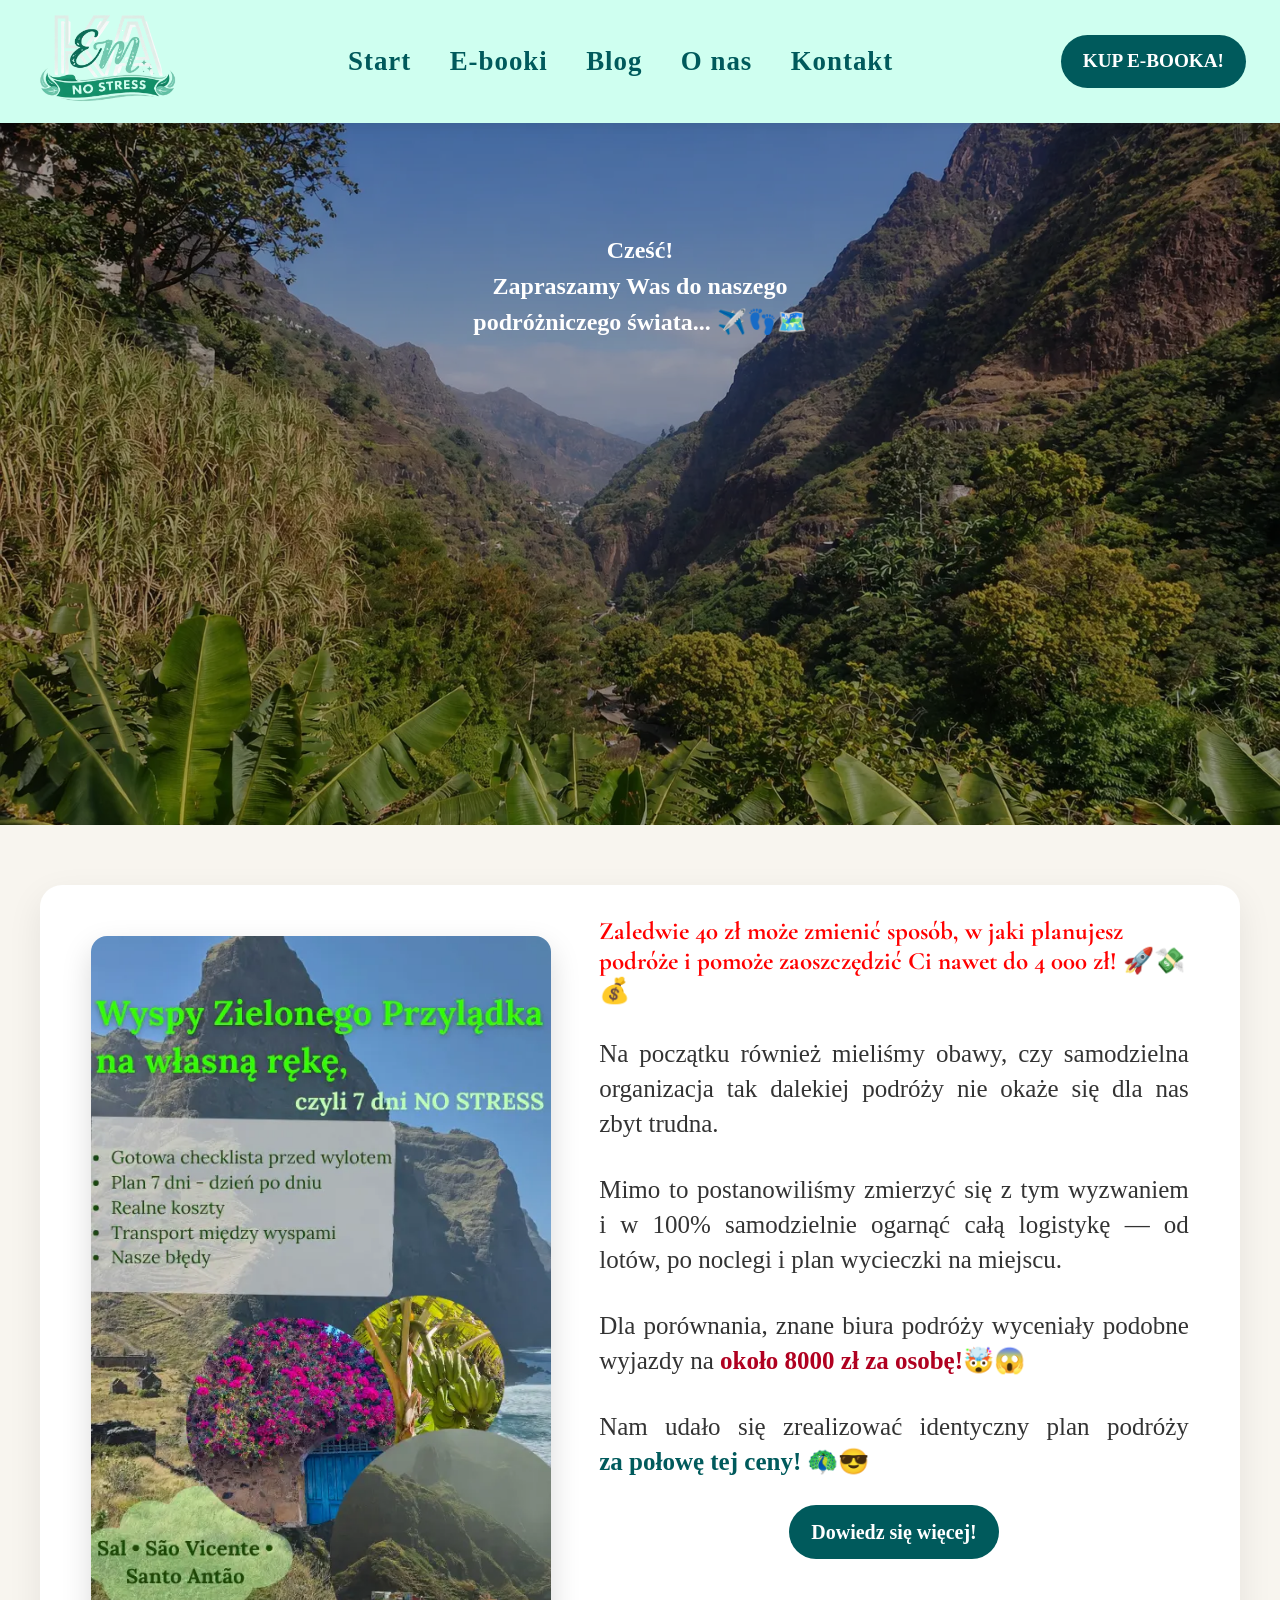
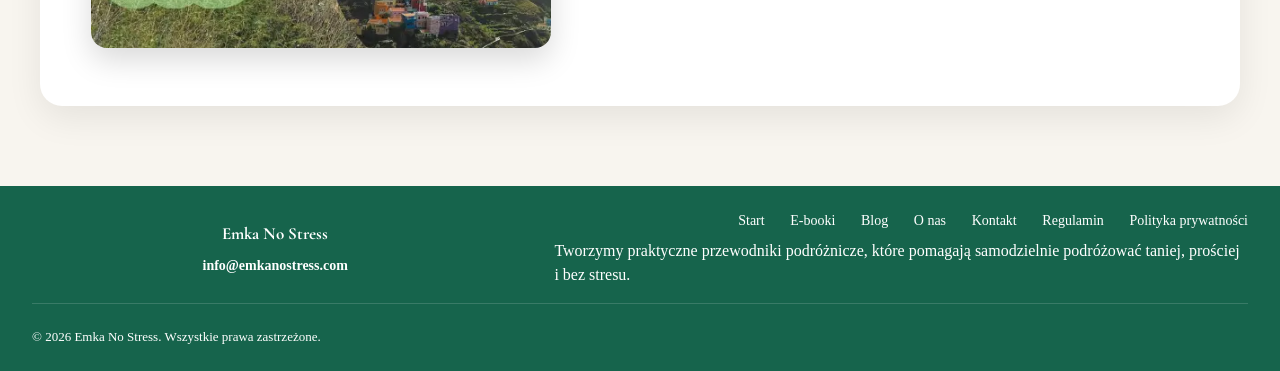
==== index.html @ 3e3b7e76 "schema tags update product book price" ====
<!DOCTYPE html>
<html lang="pl">
<head>

<!-- Google tag (gtag.js) -->
<script async src="https://www.googletagmanager.com/gtag/js?id=G-2G6NJ35526"></script>
<script>
  window.dataLayer = window.dataLayer || [];
  function gtag(){dataLayer.push(arguments);}
  gtag('js', new Date());

  gtag('config', 'G-2G6NJ35526');
</script>
<meta charset="UTF-8">
<meta name="viewport" content="width=device-width, initial-scale=1.0">
<meta name="description" content="Zaoszczędź nawet do 4000zł na kolejne podróże dzięki praktycznemu przewodnikowi po Cabo Verde. Jak tanio zorganizować podróż samodzielnie, prosto i bez stresu.">

<meta property="og:title" content="Wyspy Zielonego Przylądka na własną rękę, praktyczny plan i konkretne wskazówki.">
<meta property="og:description" content="Podróżuj taniej na własną rękę, prościej i bez stresu.">
<meta property="og:image" content="https://emkanostress.com/images/okladka.webp">
<meta property="og:url" content="https://emkanostress.com/">
<meta property="og:type" content="product">
<meta property="product:price:amount" content="40">
<meta property="product:price:currency" content="PLN">

<link rel="canonical" href="https://emkanostress.com/">
<link rel="icon" type="image/png" href="images/logok1.png">
<link rel="icon" href="images/logok1.ico">


<title>Wyspy Zielonego Przylądka na własną rękę, praktyczny plan i konkretne wskazówki</title>

<!-- Preconnect -->
<link rel="preconnect" href="https://fonts.googleapis.com">
<link rel="preconnect" href="https://fonts.gstatic.com" crossorigin>

<!-- Google Fonts non-blocking -->
<link
  rel="preload"
  as="style"
  href="https://fonts.googleapis.com/css2?family=Playfair+Display:wght@500;700&display=swap"
  onload="this.onload=null;this.rel='stylesheet'"
>

<link
  rel="preload"
  as="style"
  href="https://fonts.googleapis.com/css2?family=Cormorant+Garamond:wght@400;600&display=swap"
  onload="this.onload=null;this.rel='stylesheet'"
>

<!-- Fallback dla no-JS -->
<noscript>
  <link
    rel="stylesheet"
    href="https://fonts.googleapis.com/css2?family=Playfair+Display:wght@500;700&display=swap"
  >

  <link
    rel="stylesheet"
    href="https://fonts.googleapis.com/css2?family=Cormorant+Garamond:wght@400;600&display=swap"
  >
</noscript>

<link rel="stylesheet" href="style.css">

<script type="application/ld+json">
{
  "@context":"https://schema.org",
  "@graph":[

    {
      "@type":"Organization",
      "@id":"https://emkanostress.com/#organization",
      "name":"Emka No Stress",
      "url":"https://emkanostress.com/",
      "logo":"https://emkanostress.com/images/logok1.png",
      "email":"info@emkanostress.com",
      "description":"Praktyczne przewodniki podróżnicze pomagające podróżować taniej, prościej i bez stresu."
    },

    {
      "@type":"WebSite",
      "@id":"https://emkanostress.com/#website",
      "url":"https://emkanostress.com/",
      "name":"Emka No Stress",
      "inLanguage":"pl-PL",
      "publisher":{
        "@id":"https://emkanostress.com/#organization"
      }
    },

    {
      "@type":"WebPage",
      "@id":"https://emkanostress.com/#webpage",
      "url":"https://emkanostress.com/",
      "name":"Wyspy Zielonego Przylądka na własną rękę",
      "description":"Zaoszczędź nawet do 4000 zł dzięki praktycznemu przewodnikowi po Cabo Verde.",
      "isPartOf":{
        "@id":"https://emkanostress.com/#website"
      },
      "about":{
        "@id":"https://emkanostress.com/#book"
      },
      "primaryImageOfPage":{
        "@id":"https://emkanostress.com/#cover"
      },
      "inLanguage":"pl-PL"
    },

    {
      "@type":"ImageObject",
      "@id":"https://emkanostress.com/#cover",
      "url":"https://emkanostress.com/images/okladka.webp",
      "contentUrl":"https://emkanostress.com/images/okladka.webp",
      "caption":"Okładka e-booka Cabo Verde"
    },

    {
      "@type":"Book",
      "@id":"https://emkanostress.com/#book",
      "name":"Cabo Verde na własną rękę",
      "bookFormat":"https://schema.org/EBook",
      "image":"https://emkanostress.com/images/okladka.webp",
      "description":"Praktyczny przewodnik po Cabo Verde pokazujący jak samodzielnie zorganizować podróż taniej i bez stresu.",
      "inLanguage":"pl",
      "author":{
        "@id":"https://emkanostress.com/#organization"
      },
      "publisher":{
        "@id":"https://emkanostress.com/#organization"
      },
      "offers":{
        "@type":"Offer",
        "url":"https://emkanostress.com/cv_ebook.html",
        "price":"40",
        "priceCurrency":"PLN",
        "availability":"https://schema.org/InStock"
      }
    },

    {
      "@type":"BreadcrumbList",
      "@id":"https://emkanostress.com/#breadcrumb",
      "itemListElement":[
        {
          "@type":"ListItem",
          "position":1,
          "name":"Strona główna",
          "item":"https://emkanostress.com/"
        }
      ]
    },

    {
      "@type":"SiteNavigationElement",
      "@id":"https://emkanostress.com/#navigation",
      "name":[
        "Start",
        "E-booki",
        "Blog",
        "O nas",
        "Kontakt"
      ],
      "url":[
        "https://emkanostress.com/",
        "https://emkanostress.com/ebooki.html",
        "https://emkanostress.com/blog.html",
        "https://emkanostress.com/onas.html",
        "https://emkanostress.com/kontakt.html"
      ]
    }

  ]
}
</script>

</head>

<body>

<!-- NAVBAR -->
<header class="navbar">

  <!-- LOGO -->
  <div class="logo">
	<a href="/">
	  <img src="images/logok.png" alt="Emka No Stress logo">
	</a>
  </div>

  <input type="checkbox" id="nav-toggle" class="nav-toggle">
  <label for="nav-toggle" class="nav-toggle-label">
    <span></span>
    <span></span>
    <span></span>
  </label>

  <!-- MENU -->
  <nav class="nav-links">

    <a href="/">Start</a>

    <div class="dropdown">
      <a href="ebooki.html">E-booki</a>

      <div class="dropdown-content">
        <a href="cv_ebook.html">Cabo Verde</a>
      </div>
    </div>

    <a href="blog.html">Blog</a>
    <a href="onas.html">O nas</a>
    <a href="kontakt.html">Kontakt</a>

  </nav>

  <!-- BUTTON -->
  <a href="https://buy.stripe.com/eVqeV75oucP421E8MB5wI02" class="nav-buy-btn">
    KUP E-BOOKA!
  </a>

</header>

<!-- OBRAZ NA CAŁĄ SZEROKOŚĆ -->
<div class="hero-slider">

  <div class="slide active" style="background-image: url('images/tlo1.webp');"></div>
  <div class="slide" style="background-image: url('images/tlo2.webp');"></div>
  <div class="slide" style="background-image: url('images/tlo3.webp');"></div>

  <div class="hero-overlay">
    <h2>
      Cześć!<br>
      Zapraszamy Was do naszego<br>podróżniczego świata... ✈️👣🗺️
    </h2>
	<br>
    <p class="hover-text">
	<b>Po wielu odbytych podróżach w końcu<br>zdecydowaliśmy się podzielić&nbsp;z&nbsp;Wami swoją wiedzą. <br> Właśnie wydaliśmy swojego pierwszego e-booka o Cabo Verde!</b>
    </p>
  </div>
</div>

<main>
<section class="ebook-section">

  <div class="ebook-card">

    <div class="ebook-image">
      <img src="images/okladka.webp" alt="Okładka e-booka Cabo Verde" width="600" height="900" loading="lazy">
    </div>

    <div class="ebook-content">

      <h1 class="ebook-subtitle">Zaledwie 40 zł może zmienić sposób, w jaki planujesz podróże i&nbsp;pomoże zaoszczędzić Ci nawet do 4 000 zł! 🚀💸💰</h1>

      <p>
  Na początku również mieliśmy obawy, czy&nbsp;samodzielna organizacja tak dalekiej podróży nie okaże się dla nas zbyt&nbsp;trudna.
</p>

<p>
  Mimo to postanowiliśmy zmierzyć się z tym wyzwaniem i&nbsp;w&nbsp;100% samodzielnie ogarnąć całą logistykę — od lotów, po&nbsp;noclegi i&nbsp;plan wycieczki na&nbsp;miejscu.
</p>

<p>
  Dla porównania, znane biura podróży wyceniały podobne wyjazdy
  na <span style="font-weight:700; color:#b00020;">około 8000 zł za&nbsp;osobę!🤯😱</span>
</p>

<p>
  Nam udało się zrealizować identyczny plan podróży 
<span style="font-weight: 700; color: #005A5C;">
za&nbsp;połowę tej ceny!
</span>🦚😎
</p>
		<a
		  href="cv_ebook.html"
		  class="know-more-btn"
		>
    Dowiedz się więcej!
		</a>

    </div>

  </div>

</section>
</main>



<!-- FOOTER -->
<footer class="footer">

  <div class="footer-content">

    <div class="footer-box footer-brand">
      <h4>Emka No Stress</h4>
      <b><a href="mailto:info@emkanostress.com">info@emkanostress.com</a></b>
    </div>

    <div class="footer-box footer-links">
      <a href="/">Start</a>
      <a href="ebooki.html">E-booki</a>
      <a href="blog.html">Blog</a>
      <a href="onas.html">O nas</a>
      <a href="kontakt.html">Kontakt</a>
      <a href="regulamin.html">Regulamin</a>
      <a href="polityka.html">Polityka prywatności</a>
    </div>
    Tworzymy praktyczne przewodniki podróżnicze, które pomagają samodzielnie podróżować taniej, prościej i&nbsp;bez stresu.



  </div>

  <div class="footer-bottom">
    <p>© 2026 Emka No Stress. Wszystkie prawa zastrzeżone.</p>
  </div>

</footer>

<script>
document.addEventListener("DOMContentLoaded", () => {

  const slides = document.querySelectorAll(".slide");

  let index = 0;

  if (slides.length > 0) {

    slides[0].classList.add("active");

    setInterval(() => {

      slides[index].classList.remove("active");

      index = (index + 1) % slides.length;

      slides[index].classList.add("active");

    }, 4000);
  }
});
</script>

</body>
</html>
---- style.css ----
/* =========================
   RESET
========================= */
body {
  margin: 0;
  background: #f8f5ef;
  color: #333;
  line-height: 1.5;
  overflow-x: hidden;
  /*font-display: swap;  PageSpeed */
}

*,
*::before,
*::after {
  box-sizing: border-box;
}

img {
  max-width: 100%;
  height: auto;
}

/* =========================
   COMMON CLASSES
   Used across many HTML files
========================= */

/* ===== NAVBAR ===== */
.navbar {
  display: flex;
  background: #cffff0; 
  align-items: center;
  padding: 0px 20px;
  justify-content: space-between;
  box-shadow: 0 2px 10px rgba(0,0,0,0.08);
  position: sticky;
  top: 0;
  z-index: 9999;
}

.nav-toggle,
.nav-toggle-label {
  display: none;
}

/* LOGO */
.logo img {
  height: 100px;
  margin-left:30px;
}

/* MENU */
.nav-links {
  display: flex;
  gap: 70px;
  background: #cffff0; 
  flex:1;
  justify-content: center;
  align-items: center;
}

.nav-links a {
  text-decoration: none;
  color:#005A5C;
  font-weight: 600;
  font-size: 30px;
  letter-spacing: 1px;
  transition: 0.2s;
}

.nav-links a:hover {
  color: #000;
}

.nav-buy-btn {
  display: inline-flex;
  flex: 0 0 auto;
  width: fit-content;
  align-items: center;
  justify-content: center;
  background: #005A5C;
  color: white;
  text-decoration: none;
  padding: 12px 22px;
  border-radius: 999px;
  font-weight: 600;
  font-size: 20px;
  transition: 0.25s ease;
  margin-right: 30px;
  white-space: nowrap;
}

.nav-buy-btn:hover {
  background: #0f3b33;
  transform: translateY(-2px);
}
.know-more-btn {
  display: inline-flex;
  flex: 0 0 auto;
  width: fit-content;
  align-items: center;
  justify-content: center;
  background: #005A5C;
  color: white;
  text-decoration: none;
  padding: 12px 22px;
  border-radius: 999px;
  font-weight: 600;
  font-size: 20px;
  transition: 0.25s ease;
  margin: 20px auto 0 auto;
  white-space: nowrap;
}

.know-more-btn:hover {
  background: #0f3b33;
  transform: translateY(-2px);
}

.dropdown {
  position: relative;
  display: inline-block;
}

.dropdown-content {
  display: none;
  position: absolute;
  top: 100%;
  left: 0;
  background: #f8f5ef;
  min-width: 130px;
  box-shadow: 0 8px 20px rgba(0,0,0,0.1);
  z-index: 1000;
  border-radius: 10px;
}

.dropdown-content a {
  display: block;
  padding: 12px 15px;
  color: #333;
  text-decoration: none;
  font-size: 16px;
}

.dropdown-content a:hover {
  background: #f2f2f2;
}

.dropdown:hover .dropdown-content {
  display: block;
}

/* ===== FOOTER (MIĘTOWY) ===== */
.footer {
  background: #16644C;
  color: #fff;
  padding: 24px 32px 12px;
  margin-top: 10px;
}

/* UKŁAD  */
.footer-content {
  display: grid;
  grid-template-columns: minmax(280px, 40%) minmax(0, 1fr);
  grid-template-rows: auto auto;
  gap: 8px 36px;
  width: min(100%, 1440px);
  margin: 0 auto;
  padding: 0;
  align-items: center;
}

/* KOLUMNY */
.footer-box {
  display: flex;
  font-size: clamp(14px, 0.95vw, 17px);
  gap: 8px;
}

/* TYTUŁ */
.footer-box h3,
.footer-box h4 {
  margin: 0;
  font-family: 'Cormorant Garamond', serif;
  font-size: clamp(17px, 1.1vw, 21px);
}

/* TEKST */
.footer-box p {
  margin: 0;
  line-height: 1.45;
  color: #fff;
}

/* LINKI */
.footer-box a {
  text-decoration: none;
  color: #fff;
  transition: 0.2s;
}

.footer-box a:hover {
  color: #fff;
}

.footer-box a[href^="mailto:"] {
  white-space: nowrap;
  overflow-wrap: normal;
}

.footer-brand {
  grid-column: 1;
  grid-row: 1 / 3;
  flex-direction: column;
  justify-self: center;
  align-items: center;
  max-width: 520px;
  text-align: center;
}

.footer-links {
  grid-column: 2;
  grid-row: 1;
  flex-direction: row;
  flex-wrap: wrap;
  justify-content: flex-end;
  align-items: center;
  column-gap: clamp(18px, 2vw, 34px);
  row-gap: 6px;
  text-align: center;
}

.footer-contact {
  grid-column: 2;
  grid-row: 2;
  flex-direction: row;
  justify-content: center;
  align-items: center;
  gap: clamp(20px, 2.6vw, 44px);
  text-align: center;
  white-space: nowrap;
}

/* DÓŁ STOPKI */
.footer-bottom {
  text-align: center;
  margin: 16px auto 0;
  max-width: 1440px;
  font-size: 13px;
  color: #fff;
  border-top: 1px solid rgba(255,255,255,0.15);
  padding-top: 10px;
}

@media (min-width: 1200px) and (min-aspect-ratio: 16/10) {
  .footer {
    padding: 22px clamp(40px, 4vw, 72px) 12px;
  }

  .footer-content {
    grid-template-columns: minmax(340px, 40%) minmax(0, 1fr);
    column-gap: clamp(32px, 4vw, 64px);
    row-gap: 10px;
    max-width: 1440px;
    align-items: start;
  }

  .footer-box {
    font-size: clamp(14px, 0.85vw, 16px);
  }

  .footer-links {
    width: 100%;
    justify-content: space-between;
    white-space: nowrap;
  }

  .footer-contact {
    gap: clamp(24px, 3vw, 48px);
  }
}

/* =========================
   LESS COMMON CLASSES
   Page-specific and smaller shared sections
========================= */

/* ===== HOME HERO ===== */
.hero-slider {
  position: relative;
  width: 100%;
  height: 950px;
  overflow: hidden;
}

/* wszystkie zdjęcia */
.slide {
  position: absolute;
  inset: 0;
  background-size: cover;
  background-position: center;
  opacity: 0;
  transition: opacity 1.5s ease-in-out;
}

/* aktywne zdjęcie */
.slide.active {
  opacity: 1;
}

/* ciemna warstwa */
.hero-slider::before {
  content: "";
  position: absolute;
  inset: 0;
  background: rgba(0,0,0,0.35);
  z-index: 1;
}

/* TEKST NA OBRAZIE srodku */
.hero-overlay {
  position: absolute;
  top: 40%;
  left: 50%;
  transform: translate(-50%, -50%);
  text-align: center;
  color: white;
  width: min(92vw, 1000px);
  max-width: 1000px;
  padding: 20px;
  overflow-wrap: normal;
  z-index: 2; 
}

.hero-overlay h1 {
  font-family: 'Cormorant Garamond', serif;
  font-weight: 600;
  font-size: clamp(42px, 3.3vw, 50px);
  margin: 0;
  line-height: 1.25;
  text-wrap: balance;
}

.hero-overlay .hover-text {
  opacity: 0;
  font-size:35px;
  transition: opacity 0.4s ease;
}

.hover-text {
  font-family: 'Cormorant Garamond', serif;
  margin-top: 20px;
  font-size: 35px;
  text-align: center;
  opacity: 0;
  transition: 0.4s ease;
}

/* pokazuj po najechaniu na CAŁY HERO */
.hero-slider:hover .hover-text {
  opacity: 1;
}

/* O NAS */
.about-section {
  padding: 60px 20px 80px;
  display: flex;
  justify-content: center;
}

.about-card {
  max-width: 1300px;
  width: 100%;
  background: white;
  border-radius: 24px;
  padding: 50px;
  display: flex;
  gap: 50px;
  align-items: flex-start;
  box-shadow: 0 12px 35px rgba(0,0,0,0.08);
}

.about-gallery {
  width: 45%;
  display: grid;
  margin-top: 30px;
  grid-template-columns: repeat(3, 1fr);
  gap: 20px;
}

.about-gallery img {
  width: 100%;
  aspect-ratio: 1 / 1;
  object-fit: cover;
  border-radius: 14px;
  box-shadow: 0 6px 18px rgba(0,0,0,0.12);
  transition: 0.3s ease;
}

.about-gallery img:hover {
  transform: scale(1.03);
}

.about-content {
  flex: 1;
}

.about-content .about-title {
  font-family: 'Cormorant Garamond', serif;
  font-size: 40px;
  color: #005A5C;
  text-align: center;
  margin-top: 0;
  margin-bottom: 10px;
}

.about-content h3 {
  font-size: 28px;
  color: #005A5C;
  text-align: center;
  margin-top: 25px;
  margin-bottom: 10px;
}

.about-content p {
  font-size: 20px;
  line-height: 1.4;
  color: #333;
  margin-top: 10px;
  margin-bottom: 16px;
  text-align: justify;
}

.about-content .intro {
  font-size: 2opx;
  font-weight: 500;
  color: #222;
}


/* ===== BLOG INTRO ===== */
.blog-intro {
  max-width: 900px;
  margin: 70px auto 35px;
  padding: 0 20px;
  text-align: center;
}

.blog-intro h1 {
  margin: 0 0 18px;
  font-family: 'Cormorant Garamond', serif;
  font-size: 46px;
  font-weight: 600;
  color: #0f3b33;
}

.blog-intro p {
  max-width: 680px;
  margin: 0 auto;
  font-size: 18px;
  line-height: 1.7;
  color: #444;
}

/* ===== BLOG GRID ===== */
.blog-grid {
  display: grid;
  grid-template-columns: repeat(3, 1fr);
  gap: 30px;
  max-width: 1200px;
  margin: 0 auto 90px;
  padding: 0 20px;
}

/* ===== BLOG CARD ===== */
.blog-card {
  display: flex;
  flex-direction: column;
  overflow: hidden;
  background: white;
  border-radius: 18px;
  box-shadow: 0 10px 30px rgba(0,0,0,0.08);
  text-decoration: none;
  color: inherit;
  transition: 0.25s ease;
  cursor: pointer;
}

.blog-card:hover {
  transform: translateY(-5px);
  box-shadow: 0 14px 35px rgba(0,0,0,0.12);
}

.blog-card img {
  width: 100%;
  height: 230px;
  object-fit: cover;
  display: block;
}

.blog-content {
  padding: 26px;
}

.blog-content h3 {
  margin: 0 0 12px;
  font-family: 'Cormorant Garamond', serif;
  font-size: 26px;
  color: #0f3b33;
}

.blog-content p {
  margin: 0;
  font-size: 16px;
  line-height: 1.6;
  color: #444;
}

/* =======================================================
   POPUP ARTICLE OVERLAY
======================================================= */

.article-overlay {
  position: fixed;
  inset: 0;

  background: rgba(0,0,0,0.65);

  display: none;

  justify-content: center;
  align-items: center;

  padding: 40px;

  z-index: 9999;
}

.article-overlay.active {
  display: flex;
}

/* ===== ARTICLE MODAL ===== */
.article-modal {
  display: none;

  width: 100%;
  max-width: 1300px;

  max-height: 90vh;

  overflow-y: auto;

  background: white;

  border-radius: 24px;

  padding: 40px;

  position: relative;

  gap: 40px;

  box-shadow: 0 20px 60px rgba(0,0,0,0.25);

  flex-direction: row;
}

.article-modal.active {
  display: flex;
}

/* ===== IMAGE LEFT ===== */
.article-image {
  width: 42%;
}

.article-image img {
  width: 100%;
  border-radius: 18px;
  object-fit: cover;
}

/* ===== TEXT RIGHT ===== */
.article-text {
  flex: 1;
}

.article-text .article-title {
  font-family: 'Cormorant Garamond', serif;

  font-size: 44px;

  color: #0f3b33;

  margin-top: 0;
  margin-bottom: 20px;
}

.article-text p {
  font-size: 20px;

  line-height: 1.8;

  color: #333;

  margin-bottom: 18px;

  text-align: justify;
}

/* ===== CLOSE BUTTON ===== */
.close-article {
  position: absolute;

  top: 20px;
  right: 20px;

  width: 46px;
  height: 46px;

  border: none;

  border-radius: 50%;

  background: #f2f2f2;

  font-size: 28px;

  cursor: pointer;

  transition: 0.2s;
}

.close-article:hover {
  background: #e5e5e5;
}

/* EBOOK*/
.ebook-section {
  padding: 60px 20px 80px; 
  display: flex;
  justify-content: center;
}

.ebook-card {
  max-width: 1200px;
  width: 100%;
  background: white;
  padding: 60px;
  border-radius: 22px;
  box-shadow: 0 12px 35px rgba(0,0,0,0.08);
  margin: 0 auto -10px;
  display: flex;
  gap: 50px;
  align-items: flex-start;
}
/* OKŁADKA WIĘKSZA */
.ebook-image img {
  width: 520px;  /* było 420 */
  max-width: 100%;
  border-radius: 16px;
  box-shadow: 0 12px 30px rgba(0,0,0,0.15);
}

/* TEKST */
.ebook-content {
  flex: 1;
  display: flex;
  flex-direction: column;
  justify-content: flex-start;
}

.ebook-content h1{
  flex: 1;
  display: flex;
  flex-direction: column;
  color: #005A5C; 
  margin-top:0;
  line-height: 1.3;
  font-size: 35px;
  justify-content: flex-start;
}

.ebook-content .ebook-subtitle {
  display: block;
  flex: none;
  font-family: 'Cormorant Garamond', serif;
  font-size: 25px;
  margin-bottom: 5px;
  margin-top:-20px;
  color: red; 
  line-height: 1.2;
}

.ebook-content h3 {
  font-family: 'Cormorant Garamond', serif;
  font-weight: bold;
  font-size: 29px;
  margin-bottom: 0;
  margin-top:20px;
  color: red; 
  line-height: 1.2;
}
.ebook-content p.high {
  font-size: 22px;
  line-height: 1.6;
  color: #333;
  margin-bottom: 14px;
} 
/* PEŁNA SZEROKOŚĆ TEKSTU */
.ebook-content p {
  font-size: 25px;
  line-height: 1.4;
  color: #333;
  margin-bottom: 6px;
}
.accent {
  font-weight: bold;
  color: #005A5C;
}

/* BUTTON NORMALNIE POD TEKSTEM */
.send-message-btn {
  display: inline-flex;
  justify-content: center;
  align-items: center;
  margin-top: 25px;
  font-size: 30px;
  font-weight: 800;
  margin-left:120px;
  padding: 14px 22px;
  background: #005A5C;
  color: white;
  text-decoration: none;
  font-weight: bold;
  border-radius: 12px;
  transition: 0.2s;
  width: fit-content;
}

.send-message-btn:hover {
  background: #5fd3b1;
  transform: translateY(-2px);
}


.ebook-card--text {
  justify-content: center;
}

.ebook-text {
  width: 100%;
}

.ebook-text p {
  font-size: 25px;
  line-height: 1.4;
  color: #333;
  margin-top: 15px;
  margin-bottom: 15px;
  text-align: justify;
}

.section {
  max-width: 900px;
  margin: 80px auto;
  padding: 0 20px;
}


.section h1 {
  font-family: 'Cormorant Garamond', serif;
  color: #0f3b33;
}

.section h1.section-subheading {
  display: block;
  font-family: initial;
  font-size: 1.5em;
  font-weight: bold;
  color: #333;
  margin-block-start: 0.83em;
  margin-block-end: 0.83em;
  margin-inline-start: 0;
  margin-inline-end: 0;
}

.buy-btn {
  display: inline-block;
  margin-top: 20px;
  padding: 14px 26px;
  background: #7de7c8;
  color: #0f3b33;
  text-decoration: none;
  font-weight: bold;
  border-radius: 10px;
}

.contact-section {
  max-width: 900px;
  margin: 60px auto;
  padding: 0 20px;
}

.contact-section p {
  font-size: 18px;
  line-height: 1.7;
  color: #333;
}

form {
  margin-top: 40px;
  display: flex;
  flex-direction: column;
  gap: 15px;
}

input, textarea, select {
  padding: 12px;
  font-size: 16px;
  border: 1px solid #ccc;
  border-radius: 8px;
}

.privacy-consent {
  display: flex;
  align-items: flex-start;
  gap: 10px;
  font-size: 18px;
  line-height: 1.7;
  color: #333;
}

.privacy-consent input {
  flex: 0 0 auto;
  width: auto;
  margin-top: 8px;
  padding: 0;
  border-radius: 0;
}

button {
  background: #7de7c8;
  border: none;
  padding: 14px;
  font-size: 16px;
  cursor: pointer;
  font-weight: bold;
  border-radius: 8px;
  transition: 0.2s;
}

button:hover {
  background: #5fd3b1;
}

.success-wrapper {
  min-height: 70vh;
  display: flex;
  justify-content: center;
  align-items: center;
  padding: 80px 20px;
}

.success-card {
  max-width: 700px;
  width: 100%;
  background: white;
  padding: 50px;
  border-radius: 18px;
  box-shadow: 0 10px 30px rgba(0,0,0,0.08);
  text-align: center;
}

.success-card h1 {
  font-family: "Playfair Display", serif;
  font-size: 42px;
  margin-bottom: 20px;
  color: #1f3d3a;
}

.success-card p {
  font-family: "Cormorant Garamond", serif;
  font-size: 24px;
  line-height: 1.7;
  margin-bottom: 30px;
  color: #444;
}

.download-btn {
  display: inline-block;
  padding: 16px 34px;
  background: #1f3d3a;
  color: white;
  text-decoration: none;
  border-radius: 10px;
  font-size: 18px;
  transition: 0.3s ease;
  border: none;
  cursor: pointer;
}

.download-btn:hover {
  opacity: 0.9;
  transform: translateY(-2px);
}

.loading {
  margin-top: 20px;
  font-size: 18px;
  color: #666;
}

.success-icon {
  font-size: 70px;
  margin-bottom: 20px;
}

/* ===== FAQ ===== */
.faq-section .faq-title {
  text-align: center;
  margin-bottom: 40px;
  font-size:40px;
  font-family: 'Cormorant Garamond', serif;
  color: #005A5C;
}

.faq {
  max-width: 1000px;
  margin: 0 auto;
  display: flex;
  flex-direction: column;
  gap: 25px;
}

.faq-item {
  background: #fff;
  border-radius: 12px;
  box-shadow: 0 8px 20px rgba(0,0,0,0.08);
  overflow: hidden;
}

/* pytanie */
.faq-question {
  width: 100%;
  background: none;
  border: none;
  padding: 18px 20px;
  font-size: 22px;
  font-weight: 600;
  text-align: left;
  cursor: pointer;
  display: flex;
  justify-content: space-between;
  align-items: center;
  color: #0f3b33;
}

/* plusik */
.icon {
  font-size: 22px;
  transition: transform 0.3s ease;
}

/* odpowiedź */
.faq-answer {
  max-height: 0;
  overflow: hidden;
  padding: 0 20px;
  font-size: 20px;
  color: #444;
  line-height: 1.6;
  transition: max-height 0.4s ease, padding 0.3s ease;
}

/* aktywne */
.faq-item.active .faq-answer {
  max-height: 1000px;
  padding: 0 20px 18px;
}

.faq-item.active .icon {
  transform: rotate(45deg); /* + zmienia się w X */
}

/* ===== EBOOK HERO ===== */

.ebook-hero {
  padding: 60px 30px;
}

.ebook-hero-container {
  display: flex;
  align-items: flex-start;
  justify-content: center;
  gap: 200px;
  max-width: 1400px;
  margin: 0 auto;
}

/* OKŁADKA */
.ebook-cover {
  width: 500px;
  max-width: 100%;
  margin-top:20px;
  margin-left: 10px; /* odsunięcie od lewego brzegu */
  border-radius: 24px; /* zaokrąglone rogi */
  box-shadow: 0 14px 35px rgba(0,0,0,0.18);
  flex-shrink: 0;
}

/* KOLUMNA TEKSTOWA */
.ebook-hero-text {
  display: flex;
  margin-right:20px;
  margin-left:-140px;
  flex-direction: column;
  justify-content: flex-start;
  max-width: 1050px;
  padding-top: 10px;
}

/* NAGŁÓWEK */
.ebook-hero-text h1 {
  font-family: 'Cormorant Garamond', serif;
  font-size: 55px;
  line-height: 1.1;
  margin-top: 0;
  margin-bottom: 28px;
  color: #005A5C;
}

/* PODTYTUL */
.ebook-hero-text .ebook-subtitle {
  font-family: 'Cormorant Garamond', serif;
  font-size: 29px;
  font-weight: bold;
  line-height: 1.1;
  margin-top: -15px;
  margin-bottom: 8px;
  color: red;
}


/* AKAPIT */
.ebook-hero-text p {
  font-size: 22px;
  line-height: 1.7;
  color: #333;
  line-height:1.5;
  margin-top: 5px;
  margin-bottom: 5px;
}

.ebook-dodatek {
  margin-top: 50px;      /* obniża całą sekcję */
  text-align: left; 
margin-left:-500px;  /* wyrównanie do lewej */
  max-width: 500px;      /* opcjonalnie: kontrola szerokości */
}

.ebook-dodatek .ebook-extra-title {
  font-size: 42px;
  color: #005A5C;
  font-weight: 700;
  margin-bottom: 10px;
}

.ebook-dodatek h3 {
  font-size: 32px;
  color: #990505;
  font-weight: 700;
  margin-bottom: 10px;
}
.ebook-dodatek p {
  font-size: 26px;
  line-height: 1.6;
  color: #333;
  margin: 0;
}

/* =========================
   RESPONSIVE STYLES
   Tablets, phones and non-standard displays
========================= */

@media (min-width: 1600px) {
  .hero-slider {
    height: min(950px, 78vh);
  }

  .ebook-card,
  .about-card {
    max-width: 1320px;
  }
}

@media (max-width: 1400px) {
  .navbar {
    padding: 14px 34px;
  }

  .nav-links {
    gap: clamp(24px, 3vw, 44px);
  }

  .nav-links a {
    font-size: clamp(22px, 2.1vw, 28px);
  }

  .logo img {
    height: 88px;
    margin-left: 0;
  }

  .nav-buy-btn {
    margin-right: 0;
    font-size: clamp(17px, 1.5vw, 20px);
  }

  .hero-slider {
    height: min(780px, 78vh);
  }

  .ebook-card,
  .about-card {
    gap: clamp(32px, 4vw, 48px);
    padding: clamp(42px, 4vw, 56px);
  }

  .ebook-image img {
    width: min(460px, 38vw);
  }

  .ebook-hero-container {
    gap: clamp(48px, 8vw, 120px);
  }

  .ebook-hero-text {
    margin-left: 0;
    margin-right: 0;
  }
}

@media (max-width: 1180px) {
  .navbar {
    flex-wrap: wrap;
    justify-content: center;
    row-gap: 14px;
    padding: 16px 26px;
  }

  .nav-links {
    order: 3;
    flex-basis: 100%;
    gap: clamp(18px, 3vw, 30px);
    justify-content: center;
  }

  .hero-slider {
    height: min(680px, 74vh);
  }

  .hero-overlay {
    width: min(90vw, 820px);
  }

  .hero-overlay h1 {
    font-size: clamp(30px, 4vw, 42px);
  }

  .hover-text,
  .hero-overlay .hover-text {
    font-size: clamp(17px, 2.2vw, 22px);
  }

  .blog-grid {
    grid-template-columns: repeat(2, minmax(0, 1fr));
    max-width: 900px;
  }

  .about-card {
    align-items: center;
  }

  .about-gallery {
    width: 42%;
    gap: 14px;
  }

  .about-content .about-title {
    font-size: clamp(34px, 4vw, 40px);
  }

  .about-content h3 {
    font-size: clamp(24px, 3vw, 28px);
  }

  .about-content p {
    font-size: clamp(17px, 1.8vw, 20px);
  }

  .ebook-section {
    padding: 56px 24px 64px;
  }

  .ebook-card {
    max-width: 1040px;
  }

  .ebook-content h1 {
    font-size: clamp(32px, 3.6vw, 42px);
  }

  .ebook-content .ebook-subtitle {
    font-size: clamp(24px, 2.4vw, 28px);
  }

  .ebook-content h3 {
    font-size: clamp(24px, 2.8vw, 29px);
  }

  .ebook-content p,
  .ebook-content p.high,
  .ebook-text p {
    font-size: clamp(19px, 2vw, 23px);
  }

  .send-message-btn {
    margin-left: 0;
    font-size: clamp(22px, 2.8vw, 28px);
  }
}

@media (max-width: 900px) {
  .hero-slider {
    height: min(620px, 82vh);
  }

  .hero-overlay {
    top: 52%;
    width: min(92vw, 680px);
  }

  .hero-overlay h1 {
    font-size: clamp(24px, 5vw, 34px);
    line-height: 1.22;
  }

  .hover-text,
  .hero-overlay .hover-text {
    opacity: 1;
    font-size: clamp(15px, 2.8vw, 18px);
  }

  .about-card,
  .ebook-card,
  .ebook-hero-container,
  .article-modal {
    flex-direction: column;
    align-items: center;
    text-align: center;
  }

  .about-section,
  .ebook-section {
    padding: 48px 18px 60px;
  }

  .about-card,
  .ebook-card {
    width: 100%;
    max-width: 720px;
    padding: clamp(28px, 5vw, 40px);
  }

  .about-gallery {
    order: 2;
    width: 100%;
    max-width: 560px;
    margin-top: 0;
    grid-template-columns: repeat(4, minmax(0, 1fr));
  }

  .about-content {
    order: 1;
  }

  .about-content p,
  .article-text p,
  .ebook-text p {
    text-align: left;
  }

  .ebook-image img,
  .ebook-cover {
    width: min(380px, 82vw);
  }

  .ebook-content,
  .ebook-hero-text {
    align-items: center;
    max-width: 100%;
    padding-top: 0;
  }

  .ebook-content h1,
  .ebook-content .ebook-subtitle,
  .ebook-content h3,
  .ebook-hero-text h1,
  .ebook-hero-text .ebook-subtitle,
  .ebook-dodatek {
    text-align: center;
  }

  .ebook-hero-text h1 {
    font-size: clamp(34px, 6vw, 46px);
  }

  .ebook-hero-text .ebook-subtitle {
    font-size: clamp(25px, 4.5vw, 31px);
  }

  .ebook-hero-text p,
  .ebook-content p {
    font-size: clamp(18px, 2.6vw, 21px);
    max-width: 650px;
  }

  .ebook-dodatek {
    margin: 32px auto 0;
    max-width: 650px;
  }

  .send-message-btn,
  .know-more-btn {
    margin-left: auto;
    margin-right: auto;
  }

  .blog-intro {
    margin: 54px auto 30px;
  }

  .blog-intro h1 {
    font-size: clamp(36px, 6vw, 44px);
  }

  .blog-grid {
    gap: 24px;
    margin-bottom: 68px;
  }

  .article-overlay {
    padding: 24px;
    align-items: flex-start;
    overflow-y: auto;
  }

  .article-modal {
    max-height: none;
    padding: clamp(28px, 5vw, 36px);
    gap: 24px;
  }

  .article-image {
    width: min(420px, 100%);
  }

  .article-text .article-title {
    font-size: clamp(32px, 6vw, 40px);
  }

  .section,
  .contact-section {
    margin: 56px auto;
  }

  .footer {
    padding: 24px 22px 12px;
    margin-top: 36px;
  }

  .footer-content {
    grid-template-columns: 1fr;
    grid-template-rows: auto auto auto;
    gap: 12px;
    text-align: center;
  }

  .footer-brand,
  .footer-links,
  .footer-contact {
    grid-column: 1;
    justify-self: center;
  }

  .footer-brand {
    grid-row: 1;
    max-width: 640px;
  }

  .footer-links {
    grid-row: 2;
    justify-content: center;
    gap: 8px 18px;
  }

  .footer-contact {
    grid-row: 3;
    justify-content: center;
    white-space: normal;
  }

  .footer-brand p br {
    display: none;
  }
}

@media (max-width: 768px) {
  .navbar {
    position: sticky;
    top: 0;
    z-index: 9999;
    display: grid;
    grid-template-columns: auto minmax(0, 1fr) auto;
    grid-template-areas:
      "logo buy toggle"
      "menu menu menu";
    align-items: center;
    justify-content: stretch;
    gap: 0 12px;
    padding: 12px 16px;
  }

  .logo {
    grid-area: logo;
  }

  .logo img {
    height: clamp(58px, 10vw, 72px);
    max-width: 28vw;
    margin-left: 0;
    object-fit: contain;
  }

  .nav-buy-btn {
    grid-area: buy;
    justify-self: center;
    margin: 0;
    min-width: min(220px, 46vw);
    padding: 12px clamp(16px, 3.2vw, 24px);
    max-width: 52vw;
    font-size: clamp(16px, 3.6vw, 21px);
    white-space: normal;
    text-align: center;
    line-height: 1.15;
  }

  .nav-toggle {
    display: block;
    position: absolute;
    opacity: 0;
    pointer-events: none;
  }

  .nav-toggle-label {
    grid-area: toggle;
    display: flex;
    justify-self: end;
    flex-direction: column;
    justify-content: center;
    gap: 6px;
    width: 44px;
    height: 44px;
    padding: 8px;
    cursor: pointer;
  }

  .nav-toggle-label span {
    display: block;
    width: 100%;
    height: 3px;
    border-radius: 3px;
    background: #333;
    transition: transform 0.2s ease, opacity 0.2s ease;
  }

  .nav-toggle:focus-visible + .nav-toggle-label {
    outline: 2px solid #005A5C;
    outline-offset: 3px;
    border-radius: 8px;
  }

  .nav-toggle:checked + .nav-toggle-label span:nth-child(1) {
    transform: translateY(9px) rotate(45deg);
  }

  .nav-toggle:checked + .nav-toggle-label span:nth-child(2) {
    opacity: 0;
  }

  .nav-toggle:checked + .nav-toggle-label span:nth-child(3) {
    transform: translateY(-9px) rotate(-45deg);
  }

  .nav-links {
    grid-area: menu;
    display: none;
    width: 100%;
    margin-top: 12px;
    padding: 12px 0;
    flex-direction: column;
    align-items: stretch;
    gap: 0;
    text-align: center;
    background: #fff;
    border-top: 1px solid rgba(0,0,0,0.08);
  }

  .nav-toggle:checked ~ .nav-links {
    display: flex;
  }

  .nav-links a {
    display: block;
    width: 100%;
    padding: 12px 10px;
    font-size: clamp(18px, 5vw, 22px);
    letter-spacing: 0.3px;
  }

  .dropdown {
    width: 100%;
  }

  .dropdown-content {
    position: static;
    display: block;
    width: 100%;
    min-width: 0;
    margin: 0;
    transform: none;
    box-shadow: none;
    border-radius: 0;
    background: #f7f7f7;
  }

  .dropdown-content a {
    padding: 10px;
    font-size: 15px;
  }

  .hero-slider {
    height: min(540px, 78vh);
  }

  .hero-overlay {
    width: 94vw;
    padding: 16px 12px;
  }

  .hero-overlay h1 {
    font-size: clamp(22px, 6vw, 29px);
  }

  .hover-text,
  .hero-overlay .hover-text {
    font-size: clamp(13px, 3.6vw, 16px);
    line-height: 1.45;
  }

  .blog-grid {
    grid-template-columns: 1fr;
    max-width: 520px;
  }

  .blog-card img {
    height: clamp(200px, 48vw, 250px);
  }

  .about-gallery {
    grid-template-columns: repeat(3, minmax(0, 1fr));
    gap: 10px;
  }

  .about-content .about-title,
  .faq-section .faq-title {
    font-size: clamp(32px, 8vw, 38px);
  }

  .about-content h3 {
    font-size: clamp(23px, 6vw, 27px);
  }

  .about-content p,
  .faq-answer,
  .faq-question,
  .contact-section p,
  .ebook-content p,
  .ebook-content p.high,
  .ebook-text p,
  .ebook-hero-text p,
  input,
  textarea,
  select,
  button {
    font-size: clamp(16px, 4vw, 18px);
  }

  .ebook-card {
    border-radius: 18px;
  }

  .ebook-content h1 {
    font-size: clamp(28px, 7vw, 35px);
  }

  .ebook-content .ebook-subtitle,
  .ebook-hero-text .ebook-subtitle {
    margin-top: 0;
    font-size: clamp(24px, 6vw, 30px);
  }

  .ebook-content h3 {
    font-size: clamp(23px, 6vw, 29px);
  }

  .send-message-btn {
    padding: 13px 18px;
    font-size: clamp(20px, 5vw, 26px);
  }

  .article-modal {
    border-radius: 18px;
  }

  .close-article {
    top: 12px;
    right: 12px;
    width: 40px;
    height: 40px;
    font-size: 24px;
  }

  .success-wrapper {
    min-height: auto;
    padding: 56px 16px;
  }

  .success-card {
    padding: 34px 22px;
  }

  .success-card h1 {
    font-size: clamp(30px, 8vw, 36px);
  }

  .success-card p {
    font-size: clamp(18px, 4.8vw, 21px);
  }
}

@media (max-width: 560px) {
  .navbar {
    grid-template-columns: auto minmax(0, 1fr) 42px;
    padding: 10px 12px;
    column-gap: 8px;
  }

  .logo img {
    height: clamp(50px, 13vw, 60px);
    max-width: 26vw;
  }

  .nav-buy-btn {
    min-width: min(190px, 48vw);
    padding: 10px 14px;
    max-width: 52vw;
    font-size: clamp(14px, 4vw, 18px);
  }

  .nav-toggle-label {
    width: 40px;
    height: 40px;
    padding: 7px;
  }

  .hero-slider {
    height: min(500px, 76vh);
  }

  .hero-overlay {
    width: 96vw;
  }

  .hero-overlay h1 {
    font-size: clamp(19px, 6.3vw, 24px);
  }

  .about-section,
  .ebook-section {
    padding: 40px 12px 48px;
  }

  .about-card,
  .ebook-card,
  .article-modal,
  .success-card {
    padding: 24px 16px;
  }

  .about-gallery {
    grid-template-columns: repeat(2, minmax(0, 1fr));
  }

  .blog-intro,
  .contact-section,
  .section {
    margin: 42px auto;
    padding-left: 16px;
    padding-right: 16px;
  }

  .blog-intro h1 {
    font-size: clamp(30px, 9vw, 36px);
  }

  .blog-content {
    padding: 22px;
  }

  .article-overlay {
    padding: 14px;
  }

  .article-text p {
    font-size: 17px;
    line-height: 1.65;
  }

  .faq {
    gap: 16px;
  }

  .faq-question {
    padding: 16px;
  }

  .faq-answer {
    padding: 0 16px;
  }

  .faq-item.active .faq-answer {
    padding: 0 16px 16px;
  }

  .footer {
    padding: 18px 14px 10px;
  }

  .footer-content {
    gap: 8px;
  }

  .footer-box {
    align-items: center;
    min-width: 0;
    font-size: clamp(12px, 3.3vw, 14px);
  }

  .footer-links {
    display: grid;
    grid-template-columns: repeat(2, minmax(0, auto));
    gap: 5px 16px;
  }

  .footer-contact {
    flex-direction: column;
    gap: 3px;
  }

  .footer-bottom {
    margin-top: 8px;
    padding-top: 8px;
    font-size: 11px;
  }
}

@media (max-width: 390px) {
  .navbar {
    grid-template-columns: auto minmax(0, 1fr) 38px;
    column-gap: 6px;
  }

  .logo img {
    height: 48px;
    max-width: 24vw;
  }

  .nav-buy-btn {
    padding: 7px 8px;
    min-width: min(160px, 48vw);
    max-width: 52vw;
    font-size: 13px;
  }

  .nav-toggle-label {
    width: 38px;
    height: 38px;
  }

  .hero-slider {
    height: min(460px, 74vh);
  }

  .hero-overlay h1 {
    font-size: clamp(18px, 6vw, 22px);
  }

  .hover-text,
  .hero-overlay .hover-text {
    font-size: 12px;
  }

  .footer-links {
    grid-template-columns: 1fr;
  }
}

@media (max-height: 680px) and (orientation: landscape) {
  .navbar {
    position: sticky;
    display: flex;
    flex-wrap: nowrap;
    justify-content: space-between;
    align-items: center;
    gap: 10px;
    padding: 6px 14px;
    min-height: 0;
    row-gap: 0;
  }

  .logo img {
    height: clamp(38px, 10vh, 50px);
    max-width: 18vw;
    margin-left: 0;
  }

  .nav-links {
    order: 0;
    flex: 1 1 auto;
    flex-basis: auto;
    justify-content: center;
    align-items: center;
    gap: clamp(10px, 2vw, 18px);
    min-width: 0;
  }

  .nav-links a {
    padding: 4px 2px;
    font-size: clamp(14px, 2.4vw, 18px);
    line-height: 1.1;
    letter-spacing: 0.2px;
  }

  .nav-buy-btn {
    margin: 0;
    min-width: min(180px, 34vw);
    padding: 8px 14px;
    font-size: clamp(14px, 2.4vw, 17px);
    line-height: 1.1;
  }

  .dropdown-content a {
    padding: 8px 10px;
    font-size: 13px;
  }

  .hero-slider {
    height: max(420px, 100vh);
  }

  .hero-overlay {
    top: 55%;
    width: 94vw;
    padding: 12px;
  }

  .hero-overlay h1 {
    font-size: clamp(18px, 3.4vw, 28px);
    line-height: 1.15;
  }

  .hover-text,
  .hero-overlay .hover-text {
    font-size: clamp(11px, 1.9vw, 14px);
    line-height: 1.25;
  }

  .ebook-section,
  .about-section {
    padding-top: 32px;
    padding-bottom: 40px;
  }
}

@media (max-width: 768px) and (max-height: 680px) and (orientation: landscape) {
  .navbar {
    display: grid;
    grid-template-columns: auto minmax(0, 1fr) auto;
    padding: 6px 10px;
    column-gap: 8px;
  }

  .logo img {
    height: clamp(34px, 11vh, 44px);
    max-width: 20vw;
  }

  .nav-buy-btn {
    min-width: min(170px, 46vw);
    padding: 8px 12px;
    max-width: 48vw;
    font-size: clamp(13px, 3vw, 16px);
  }

  .nav-toggle-label {
    width: 36px;
    height: 36px;
    padding: 7px;
    gap: 5px;
  }

  .nav-links {
    margin-top: 6px;
    padding: 6px 0;
  }

  .nav-links a {
    padding: 7px 8px;
    font-size: clamp(15px, 3.4vw, 18px);
    line-height: 1.1;
  }

  .dropdown-content a {
    padding: 6px 8px;
    font-size: 13px;
  }
}

@media (min-width: 700px) and (max-width: 1024px) and (max-aspect-ratio: 4/3) {
  .about-card,
  .ebook-card {
    max-width: 760px;
  }

  .blog-grid {
    max-width: 760px;
  }
}

@media (min-width: 901px) and (max-height: 760px) {
  .navbar {
    padding-top: 10px;
    padding-bottom: 10px;
  }

  .logo img {
    height: 72px;
  }

  .hero-slider {
    height: max(520px, calc(100vh - 92px));
  }
}

@media (hover: none) {
  .hero-overlay .hover-text,
  .hover-text {
    opacity: 1;
  }
}

@media (prefers-reduced-motion: reduce) {
  *,
  *::before,
  *::after {
    scroll-behavior: auto !important;
    transition-duration: 0.01ms !important;
    animation-duration: 0.01ms !important;
    animation-iteration-count: 1 !important;
  }
}

/* =========================
   FULL JUSTIFY TEXT
========================= */
p,
li,
.about-content p,
.blog-intro p,
.blog-content p,
.article-text p,
.ebook-content p,
.ebook-content p.high,
.ebook-text p,
.ebook-hero-text p,
.ebook-dodatek p,
.contact-section p,
.section p,
.faq-answer,
.footer-box p,
.footer-bottom p {
  text-align: justify;
  text-justify: inter-word;
  hyphens: auto;
}
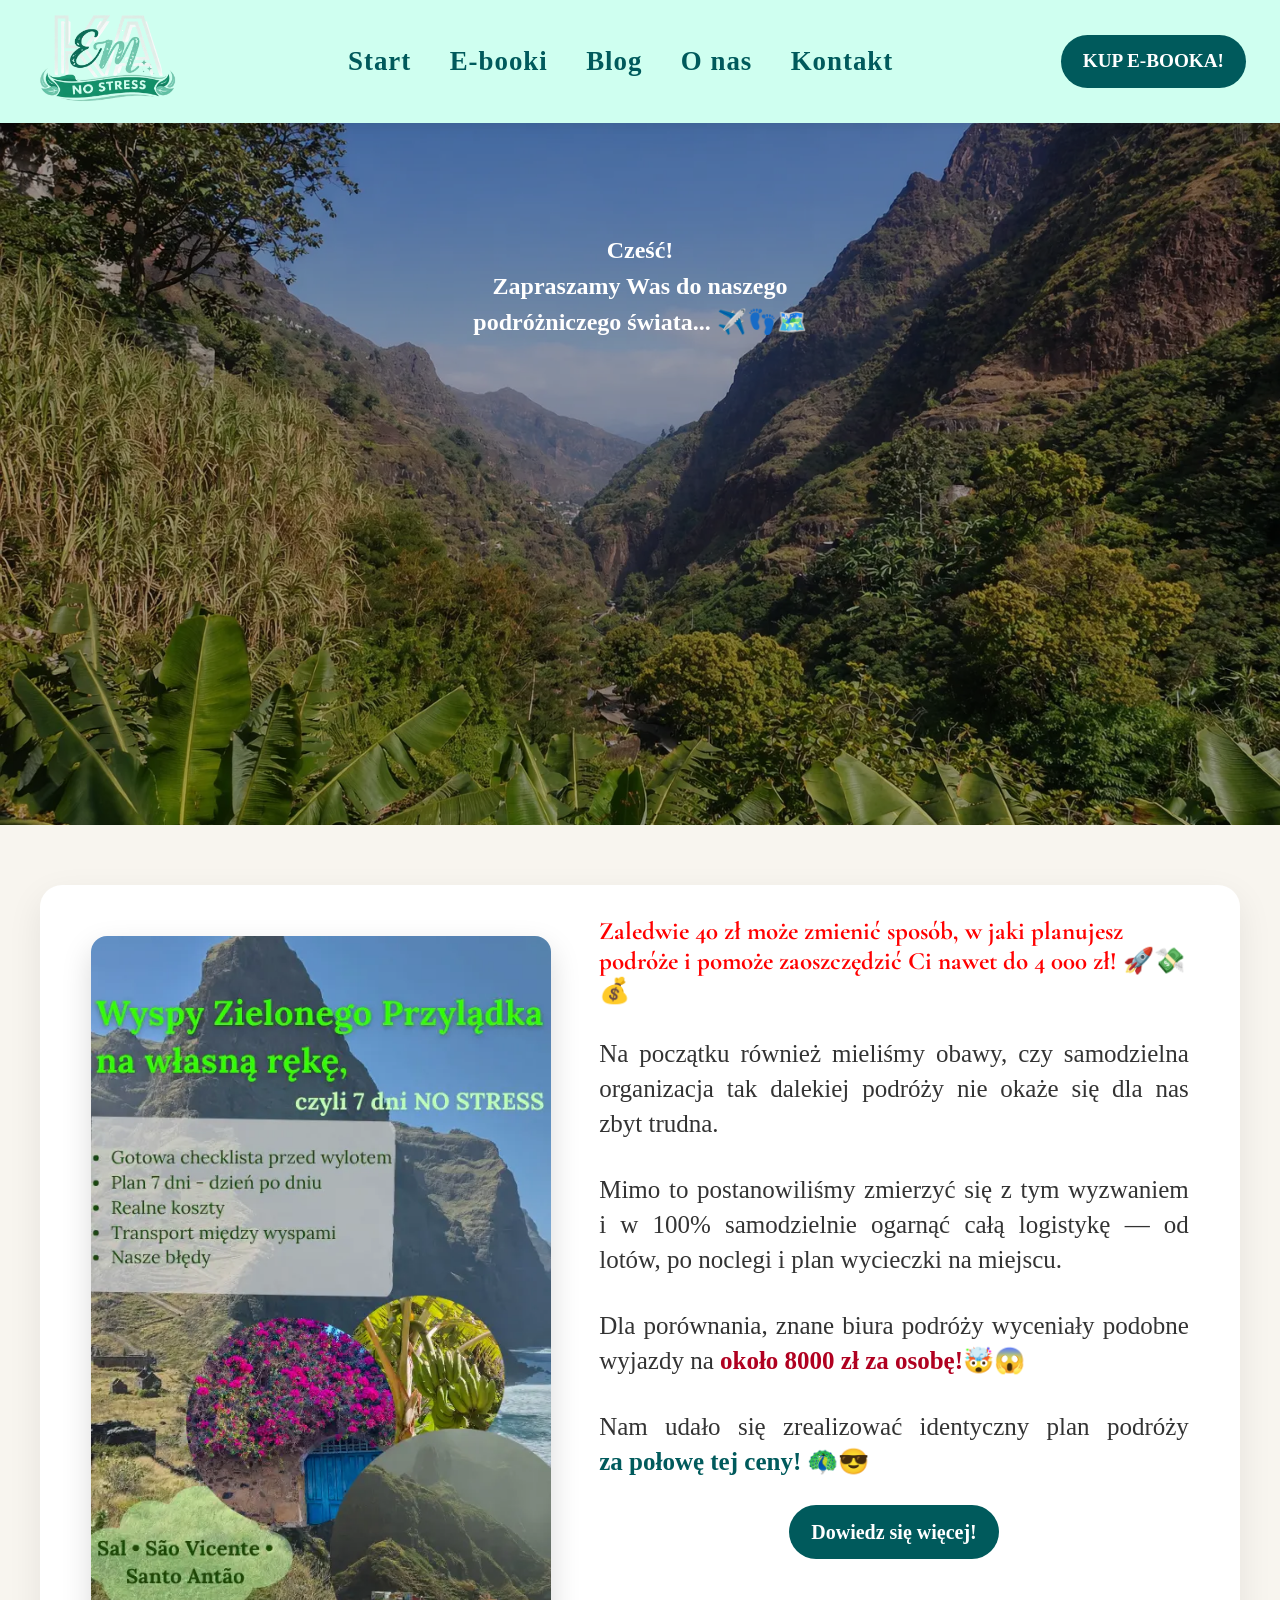
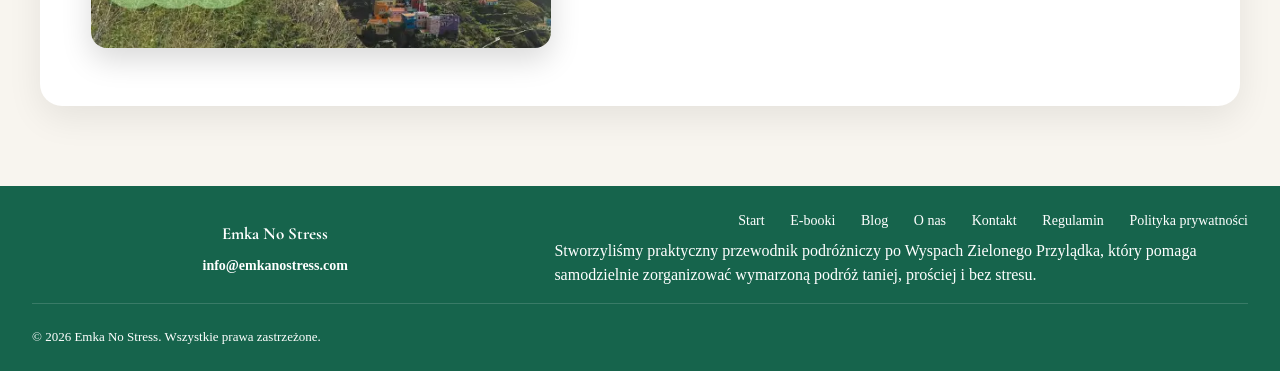
==== commit 85130a71: "footer text up" ====
--- a/index.html
+++ b/index.html
@@ -308,7 +308,7 @@
       <a href="regulamin.html">Regulamin</a>
       <a href="polityka.html">Polityka prywatności</a>
     </div>
-    Tworzymy praktyczne przewodniki podróżnicze, które pomagają samodzielnie podróżować taniej, prościej i&nbsp;bez stresu.
+    Stworzyliśmy praktyczny przewodnik podróżniczy po Wyspach Zielonego Przylądka, który pomaga samodzielnie zorganizować wymarzoną podróż taniej, prościej i&nbsp;bez stresu.
 
 
 
